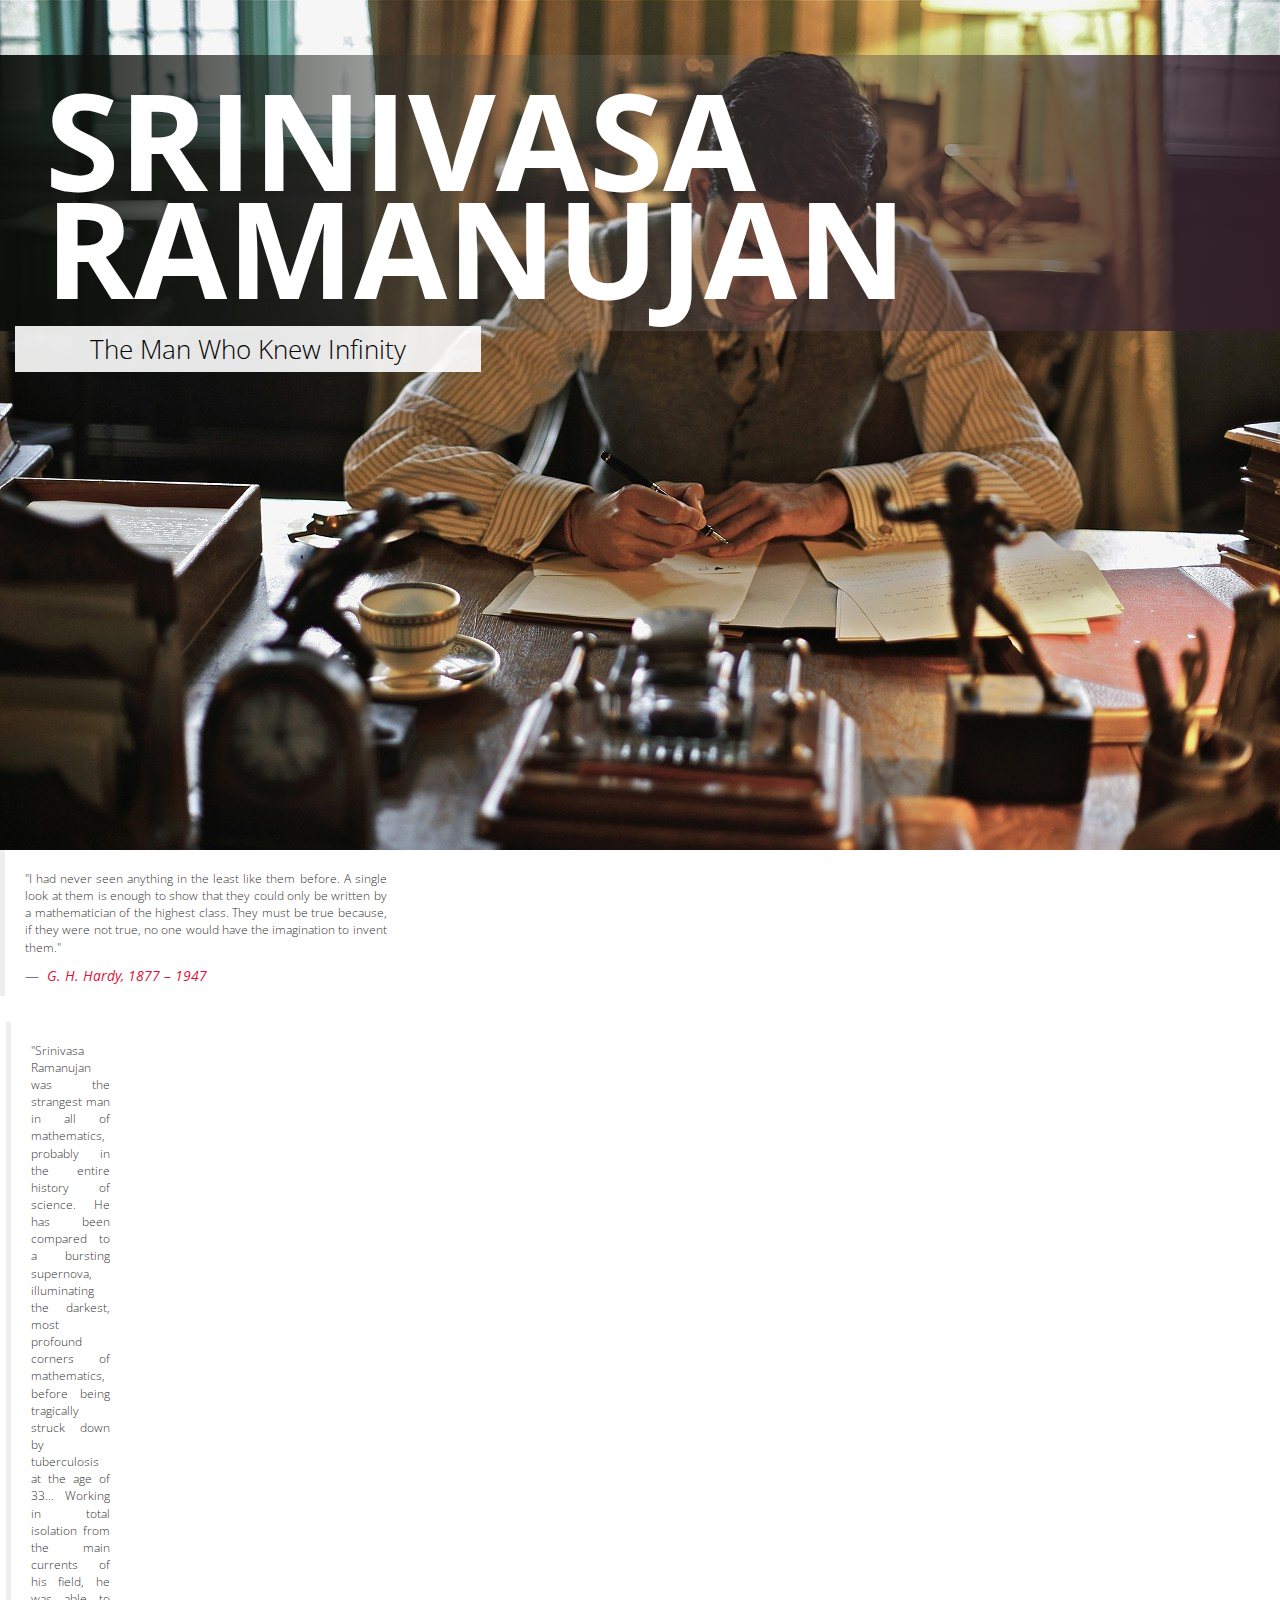
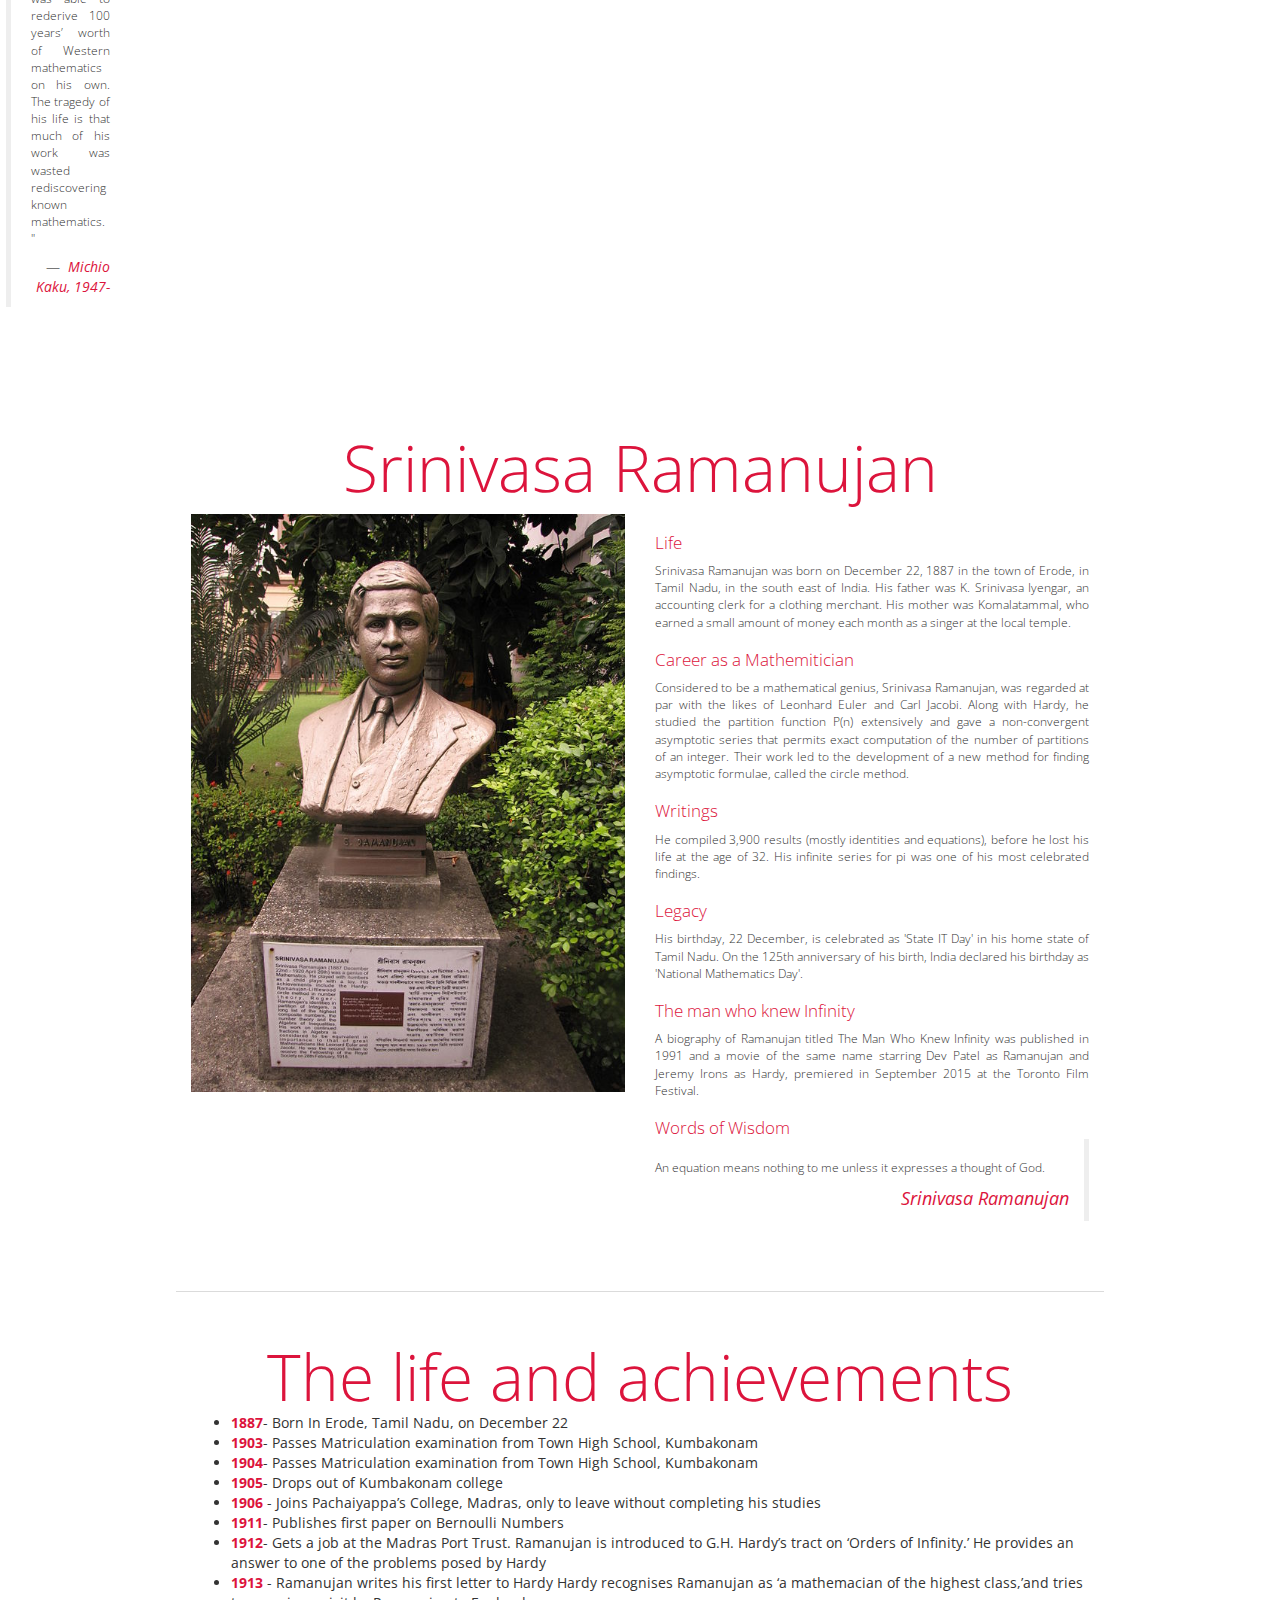
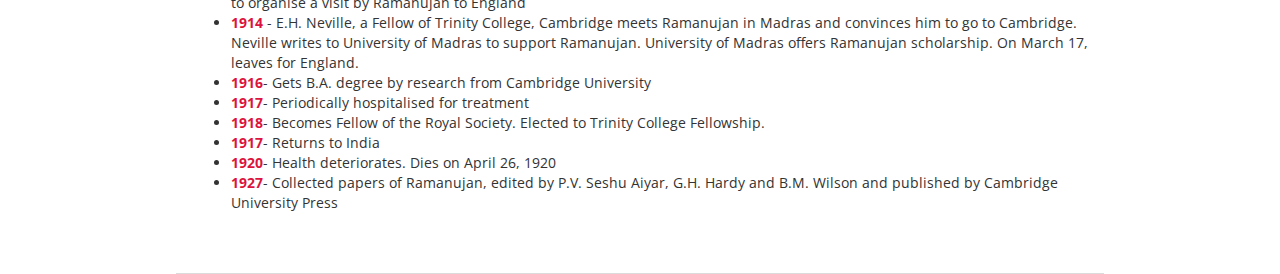
==== index.html @ ab3dc8cd "Rename Index.html to index.html" ====
<!DOCTYPE html>
<html lang="en">
<head>
<meta charset="utf-8">
<meta http-equiv="X-UA-Compatible" content="IE-edge">
	<title>Srinivasa Ramanujan</title>
	<link rel="icon" class="image-circle" type="image/png" href="img/dharm.png">
	<link rel="stylesheet" href="https://maxcdn.bootstrapcdn.com/bootstrap/3.3.6/css/bootstrap.min.css">
	<link rel="stylesheet" href="https://maxcdn.bootstrapcdn.com/font-awesome/4.5.0/css/font-awesome.min.css">
	<link rel="stylesheet" type="text/css" href="https://fonts.googleapis.com/css?family=Open+Sans:400,300,700">

<link rel="stylesheet" href="style.css">
</head>

<body>
<div class="main">
	
	<div class="container-fluid">
		<div class="row overlay">
			<h1 class="text-left">Srinivasa Ramanujan</h1>
		</div>
		<p class="text-right">The Man Who Knew Infinity </p>
	</div>
</div>


<div class="row row-centered" >

<div class="col-xs-4 text-left ">
<blockquote  >
            <p>"I had never seen anything in the least like them before. A single look at them is enough to show that they could only be written by a mathematician of the highest class. They must be true because, if they were not true, no one would have the imagination to invent them."</p>
           <footer> <cite style="color:crimson">G. H. Hardy, 1877 – 1947</cite>
           </footer>
          </blockquote>
          <div class="col-xs-4 text-right ">
<blockquote class="style1" >
            <p>"Srinivasa Ramanujan was the strangest man in all of mathematics, probably in the entire history of science. He has been compared to a bursting supernova, illuminating the darkest, most profound corners of mathematics, before being tragically struck down by tuberculosis at the age of 33... Working in total isolation from the main currents of his field, he was able to rederive 100 years’ worth of Western mathematics on his own. The tragedy of his life is that much of his work was wasted rediscovering known mathematics. "</p>
            <footer><cite style="color:crimson"> Michio Kaku,  1947-</cite>
            </footer>
          </blockquote>

</div>
</div>	

</div>


 <div class="section">
 	<div id="Ramanujan" class="section-container container">
 		<div class="row">
 			<div class="col-xs-12 text-center">
 				<h1 class="dv1" style="color: crimson">Srinivasa Ramanujan</h1>
 				<h5 class="text-muted"></h5>
 			</div>
 			<div class="col-xs-6">
 				<img src="img/ramanujan2.jpg" class="img-responsive">
 			</div>
 			<div class="col-xs-6">
 				<h3 class="dv-sub" style="color: crimson">Life</h3>
 				<p>Srinivasa Ramanujan was born on December 22, 1887 in the town of Erode, in Tamil Nadu, in the south east of India. His father was K. Srinivasa Iyengar, an accounting clerk for a clothing merchant. His mother was Komalatammal, who earned a small amount of money each month as a singer at the local temple.</p>
 				<h3 class="dv-sub" style="color:crimson">Career as a Mathemitician</h3>
 				<p>Considered to be a mathematical genius, Srinivasa Ramanujan, was regarded at par with the likes of Leonhard Euler and Carl Jacobi. Along with Hardy, he studied the partition function P(n) extensively and gave a non-convergent asymptotic series that permits exact computation of the number of partitions of an integer. Their work led to the development of a new method for finding asymptotic formulae, called the circle method.</p>
 				<h3 class="dv-sub" style="color: crimson">Writings</h3>
 				<p>He compiled 3,900 results (mostly identities and equations), before he lost his life at the age of 32. His infinite series for pi was one of his most celebrated findings.</p>
 				<h3 class="dv-sub" style="color:crimson">Legacy</h3>
 				<p>His birthday, 22 December, is celebrated as 'State IT Day' in his home state of Tamil Nadu. On the 125th anniversary of his birth, India declared his birthday as 'National Mathematics Day'.</p>
 				<h3 class="dv-sub" style="color:crimson">The man who knew Infinity </h3>
 				<p>A biography of Ramanujan titled The Man Who Knew Infinity was published in 1991 and a movie of the same name starring Dev Patel as Ramanujan and Jeremy Irons as Hardy, premiered in September 2015 at the Toronto Film Festival.</p>
 				<h3 class="dv-sub" style="color: crimson">Words of Wisdom</h3>
 				<blockquote class="blockquote-reverse">
 				<p>An equation means nothing to me unless it expresses a thought of God.</p> 
 
 					<cite style="color: crimson">Srinivasa Ramanujan</cite>
 				
 				</blockquote>
 			</div>
 		</div>
 	</div>
 	<div id="rama" class="section-container container">
 		<div class="row">
 			<div class="col-xs-12 text-center">
 				<h1 class="dv1" style="color: crimson">The life and achievements </h1>

 			</div>

 			<div class="col-xs-12">
 				<ul>
 					
 					<li><strong style="color:crimson">1887</strong>- Born In Erode, Tamil Nadu, on December 22</li>
 					<li><strong style="color:crimson">1903</strong>- Passes Matriculation examination from Town High School, Kumbakonam</li>
 					<li><strong style="color:crimson">1904</strong>- Passes Matriculation examination from Town High School, Kumbakonam</li>
 					<li><strong style="color:crimson">1905</strong>- Drops out of Kumbakonam college</li>
 					<li><strong style="color:crimson">1906</strong> - Joins Pachaiyappa’s College, Madras, only to leave without completing his studies</li>
 					<li><strong style="color:crimson">1911</strong>- Publishes first paper on Bernoulli Numbers</li>
 					<li><strong style="color:crimson">1912</strong>- Gets a job at the Madras Port Trust. Ramanujan is introduced to G.H. Hardy’s tract on ‘Orders of Infinity.’ He provides an answer to one of the problems posed by Hardy</li>
 					<li><strong style="color:crimson">1913</strong> - Ramanujan writes his first letter to Hardy Hardy recognises Ramanujan as ‘a mathemacian of the highest class,’and tries to organise a visit by Ramanujan to England</li>
 					<li><strong style="color:crimson">1914</strong> - E.H. Neville, a Fellow of Trinity College, Cambridge meets Ramanujan in Madras and convinces him to go to Cambridge. Neville writes to University of Madras to support Ramanujan. University of Madras offers Ramanujan scholarship. On March 17, leaves for England.</li>
 					<li><strong style="color:crimson">1916</strong>- Gets B.A. degree by research from Cambridge University</li>
 					<li><strong style="color:crimson">1917</strong>- Periodically hospitalised for treatment</li>
 					<li><strong style="color:crimson">1918</strong>- Becomes Fellow of the Royal Society. Elected to Trinity College Fellowship.</li>
 					<li><strong style="color:crimson">1917</strong>- Returns to India</li>
 					<li><strong style="color:crimson">1920</strong>- Health deteriorates. Dies on April 26, 1920</li>
 					<li><strong style="color:crimson">1927</strong>- Collected papers of Ramanujan, edited by P.V. Seshu Aiyar, G.H. Hardy and B.M. Wilson and published by Cambridge University Press</li>

 				</ul>

 			</div>

 		</div>

 	</div>
 


 </div>
</body>
</html>
---- style.css ----
body,html{
	font-family:Open Sans,sans-serif
	}

	.container{
	max-width:928px
	}

	h1{
	font-size:64px;
	font-weight:100;
	margin-bottom:20px
	}

	h2{
	color:#000;
	font-size:2.3em;
	line-height:1.25;
	margin:1em 0
	}

	h2,h3{
	font-weight:300
	}

	h3{
	color:#555;
	margin-bottom:10px;
	font-size:1.2em
	}

	p{
	font-size:12px;
	text-align:justify;
	margin-top:10px
	}

	a,p{
	font-weight:200
	}
	
	a{
	font-size:18px
	}
	.row-centered {
    text-align:center;
}


.main h1{
padding:10px 45px;
font-size:135px;
line-height:.8;
font-weight:700;
text-transform:uppercase
}

.main .container{
margin-left:95px
}

.main{
background-image:url(img/infinity.jpg);
background-size:cover;
height:850px;
padding-top:55px;

}

.overlay{
color:#fff;
background:black;
  /* fallback for old browsers */
  background: -webkit-linear-gradient(to left, rgba(170,154,100,.9), rgba(225,228,227,.4), rgba(170,154,100,.9));
  /* Chrome 10-25, Safari 5.1-6 */
  background: linear-gradient(to left, rgba(50,30,40,.95), rgba(255,255,255,.1), rgba(10,14,10,.95));
}

.main p{
display:inline;
color:#000;
background-color:#fff;
padding:5px 75px;
opacity:.9;
font-size:26px;
font-weight:200;
margin-bottom:40px
}

.main .btn{
background-color:rgba(28,168,105,.9);
border-radius:4px;
color:#fff;
padding:8px 30px
}

.main .btn:hover{
background-color:#ee445f;
cursor:pointer;
box-shadow:1px 1px 5px 0 rgba(10,0,0,.75);
transition-property:box-shadow;transition-duration:.5s
}

.no-padding{
padding:0
}

.padding-down{
padding-bottom:25px
}

.mother{
text-align:center;
border-bottom:0;
padding-bottom:50px
}

.mother img{
box-shadow:5px 5px 5px -5px #000
}

span.text-content{
color:#fff;cursor:pointer;
display:table;
height:265px;
text-transform:uppercase;
font-size:20px;
font-weight:700;
left:0;
position:absolute;
top:0;
width:240px;
opacity:0;
transition:opacity .5s
}

.no-padding:hover span.text-content{opacity:1}
span.text-content span{display:table-cell;text-align:center;vertical-align:middle}
.dv1{margin-top:0;margin-bottom:0}
.dv-sub{margin-bottom:2px}
.center-icon{text-align:center}
.text-right{padding:6px}
.fa{padding-left:10px}
.section{padding-top:50px}
.section-container{padding-top:50px;padding-bottom:50px;border-bottom:1px solid #dbdbdb}
.section.row{margin-right:-15px;margin-left:-15px}
.footer{border-top:1px solid #dbdbdb;background-color:#f3f3f3;padding:20px 0 25px}
.footer ul{list-style-type:none;padding-left:0}
.footer li{color:#000;font-weight:600}
@media (max-width:500px){img.col-md-6{padding:50px;width:100%}}
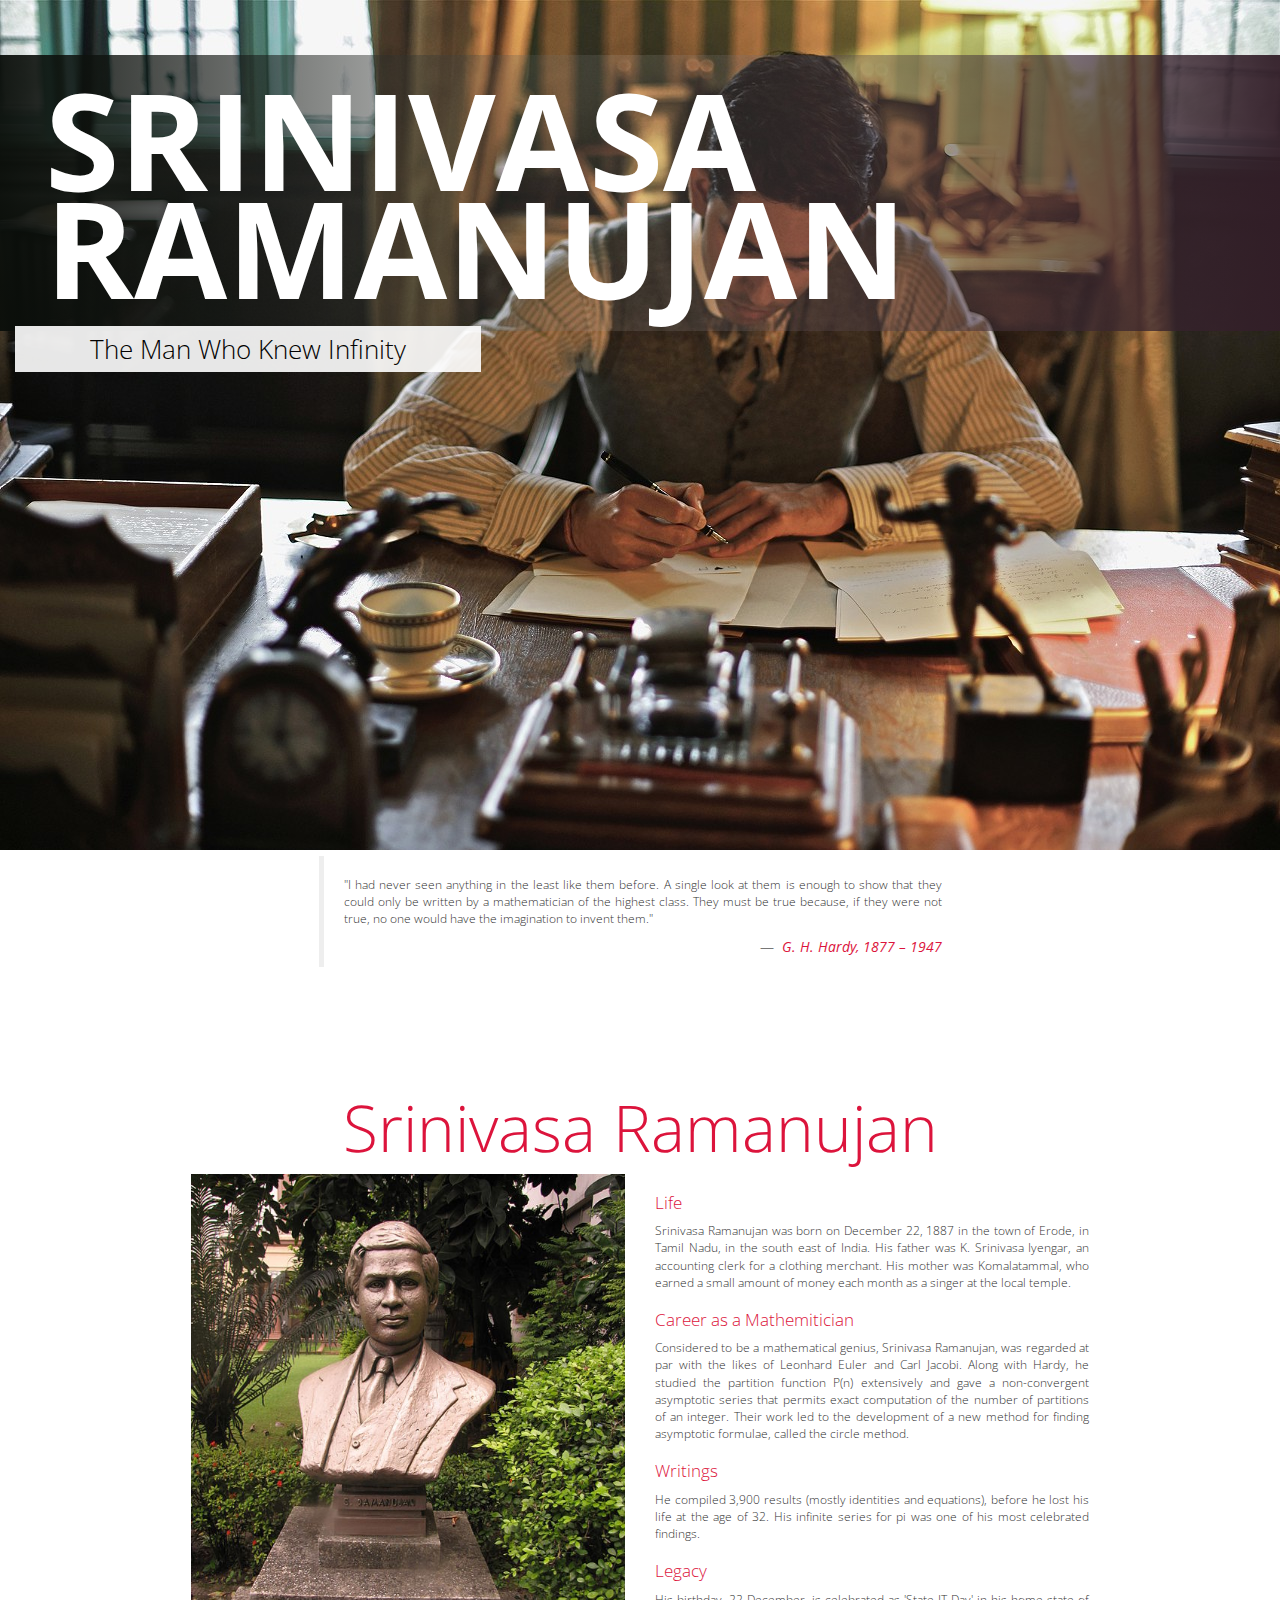
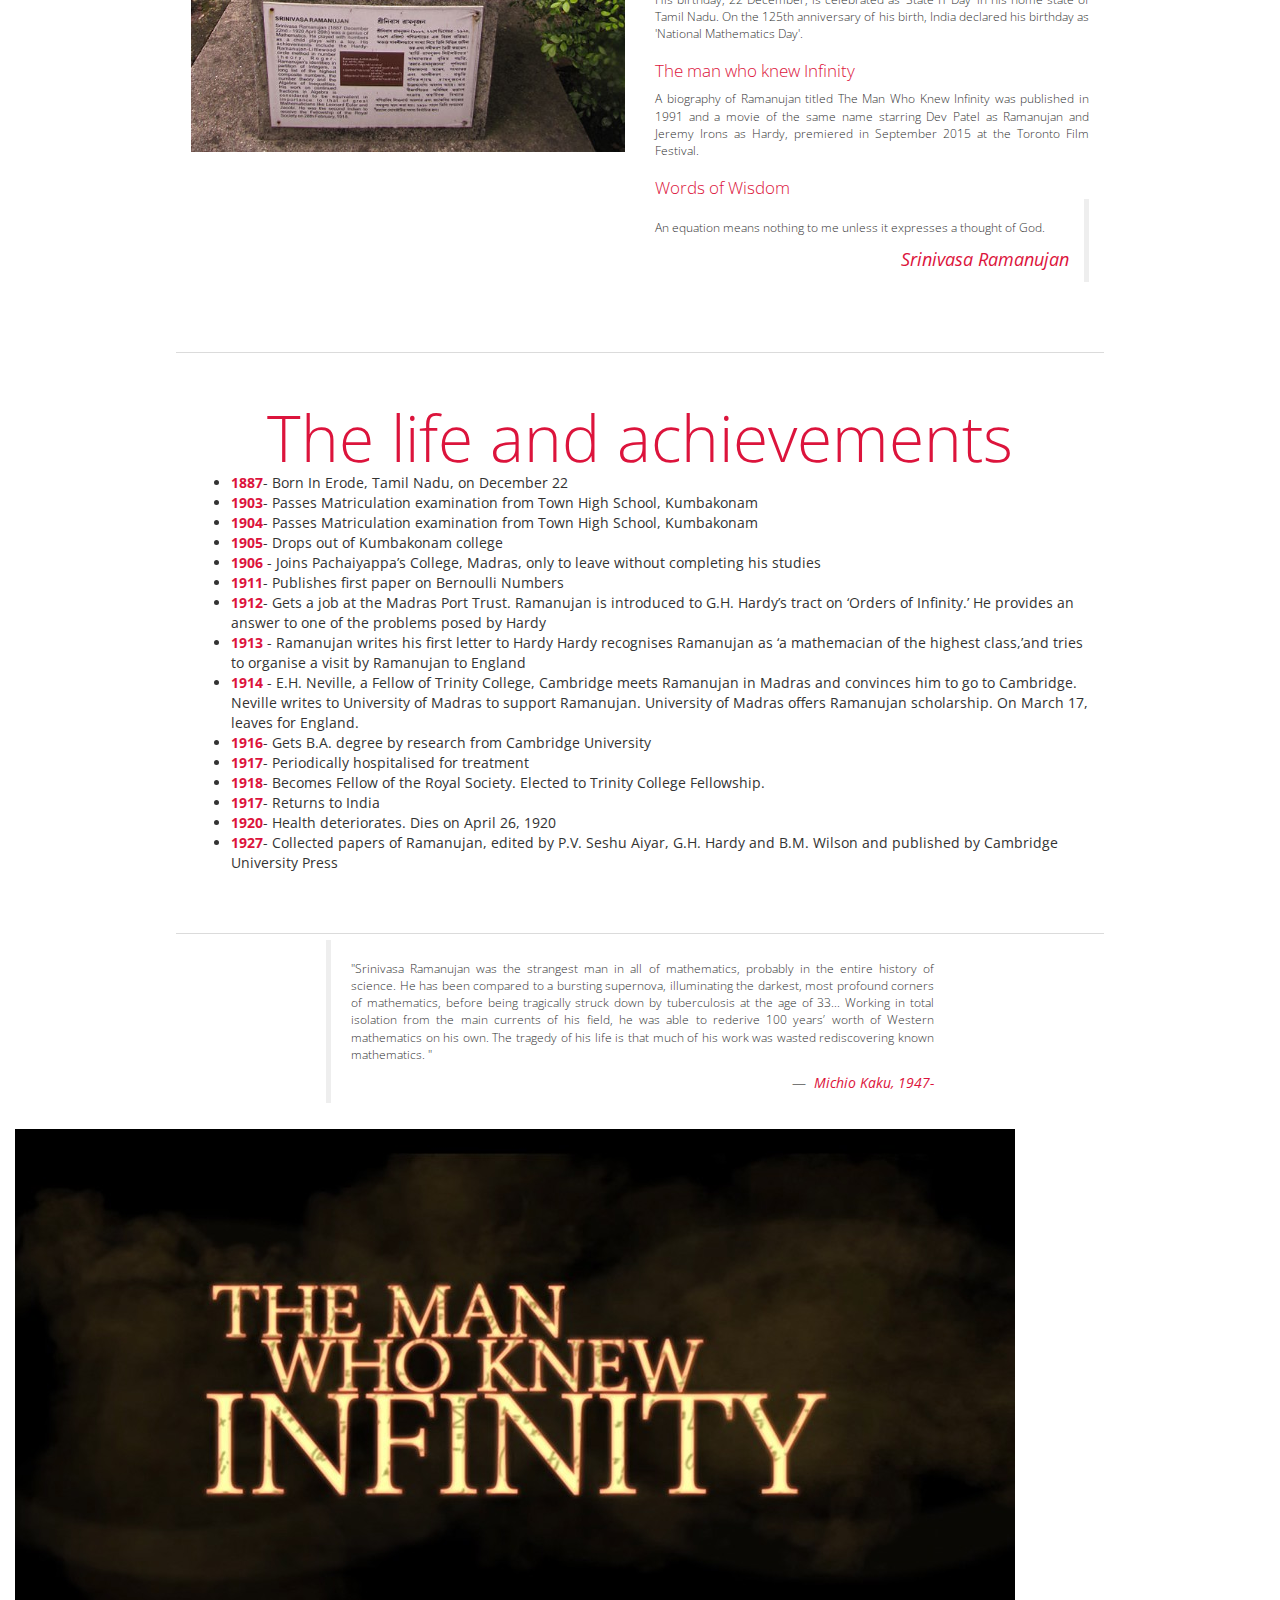
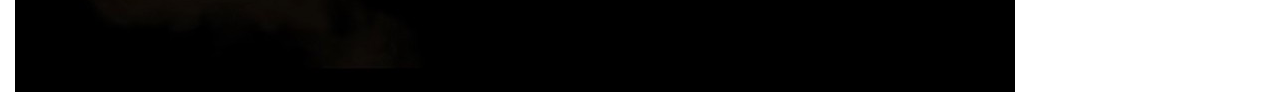
==== commit 01120551: "Update index.html" ====
--- a/index.html
+++ b/index.html
@@ -24,23 +24,16 @@
 </div>
 
 
-<div class="row row-centered" >
+<div class="row " >
 
-<div class="col-xs-4 text-left ">
+<div class="col-md-6 col-xs-12 col-md-offset-3 text-right ">
 <blockquote  >
             <p>"I had never seen anything in the least like them before. A single look at them is enough to show that they could only be written by a mathematician of the highest class. They must be true because, if they were not true, no one would have the imagination to invent them."</p>
            <footer> <cite style="color:crimson">G. H. Hardy, 1877 – 1947</cite>
            </footer>
           </blockquote>
-          <div class="col-xs-4 text-right ">
-<blockquote class="style1" >
-            <p>"Srinivasa Ramanujan was the strangest man in all of mathematics, probably in the entire history of science. He has been compared to a bursting supernova, illuminating the darkest, most profound corners of mathematics, before being tragically struck down by tuberculosis at the age of 33... Working in total isolation from the main currents of his field, he was able to rederive 100 years’ worth of Western mathematics on his own. The tragedy of his life is that much of his work was wasted rediscovering known mathematics. "</p>
-            <footer><cite style="color:crimson"> Michio Kaku,  1947-</cite>
-            </footer>
-          </blockquote>
-
+          
 </div>
-</div>	
 
 </div>
 
@@ -109,6 +102,16 @@
  		</div>
 
  	</div>
+ 	<div class="col-md-6 col-xs-12 col-md-offset-3 text-right ">
+ 	<blockquote  >
+            <p>"Srinivasa Ramanujan was the strangest man in all of mathematics, probably in the entire history of science. He has been compared to a bursting supernova, illuminating the darkest, most profound corners of mathematics, before being tragically struck down by tuberculosis at the age of 33... Working in total isolation from the main currents of his field, he was able to rederive 100 years’ worth of Western mathematics on his own. The tragedy of his life is that much of his work was wasted rediscovering known mathematics. "</p>
+            <footer><cite style="color:crimson"> Michio Kaku,  1947-</cite>
+            </footer>
+          </blockquote>
+</div>
+<div class="col-xs-12">
+<img src="img/the-man-who-knew-infinity.jpg" class="img-responsive center" style="align-content: center" style="background-size: contain">
+</div>
  
 
 
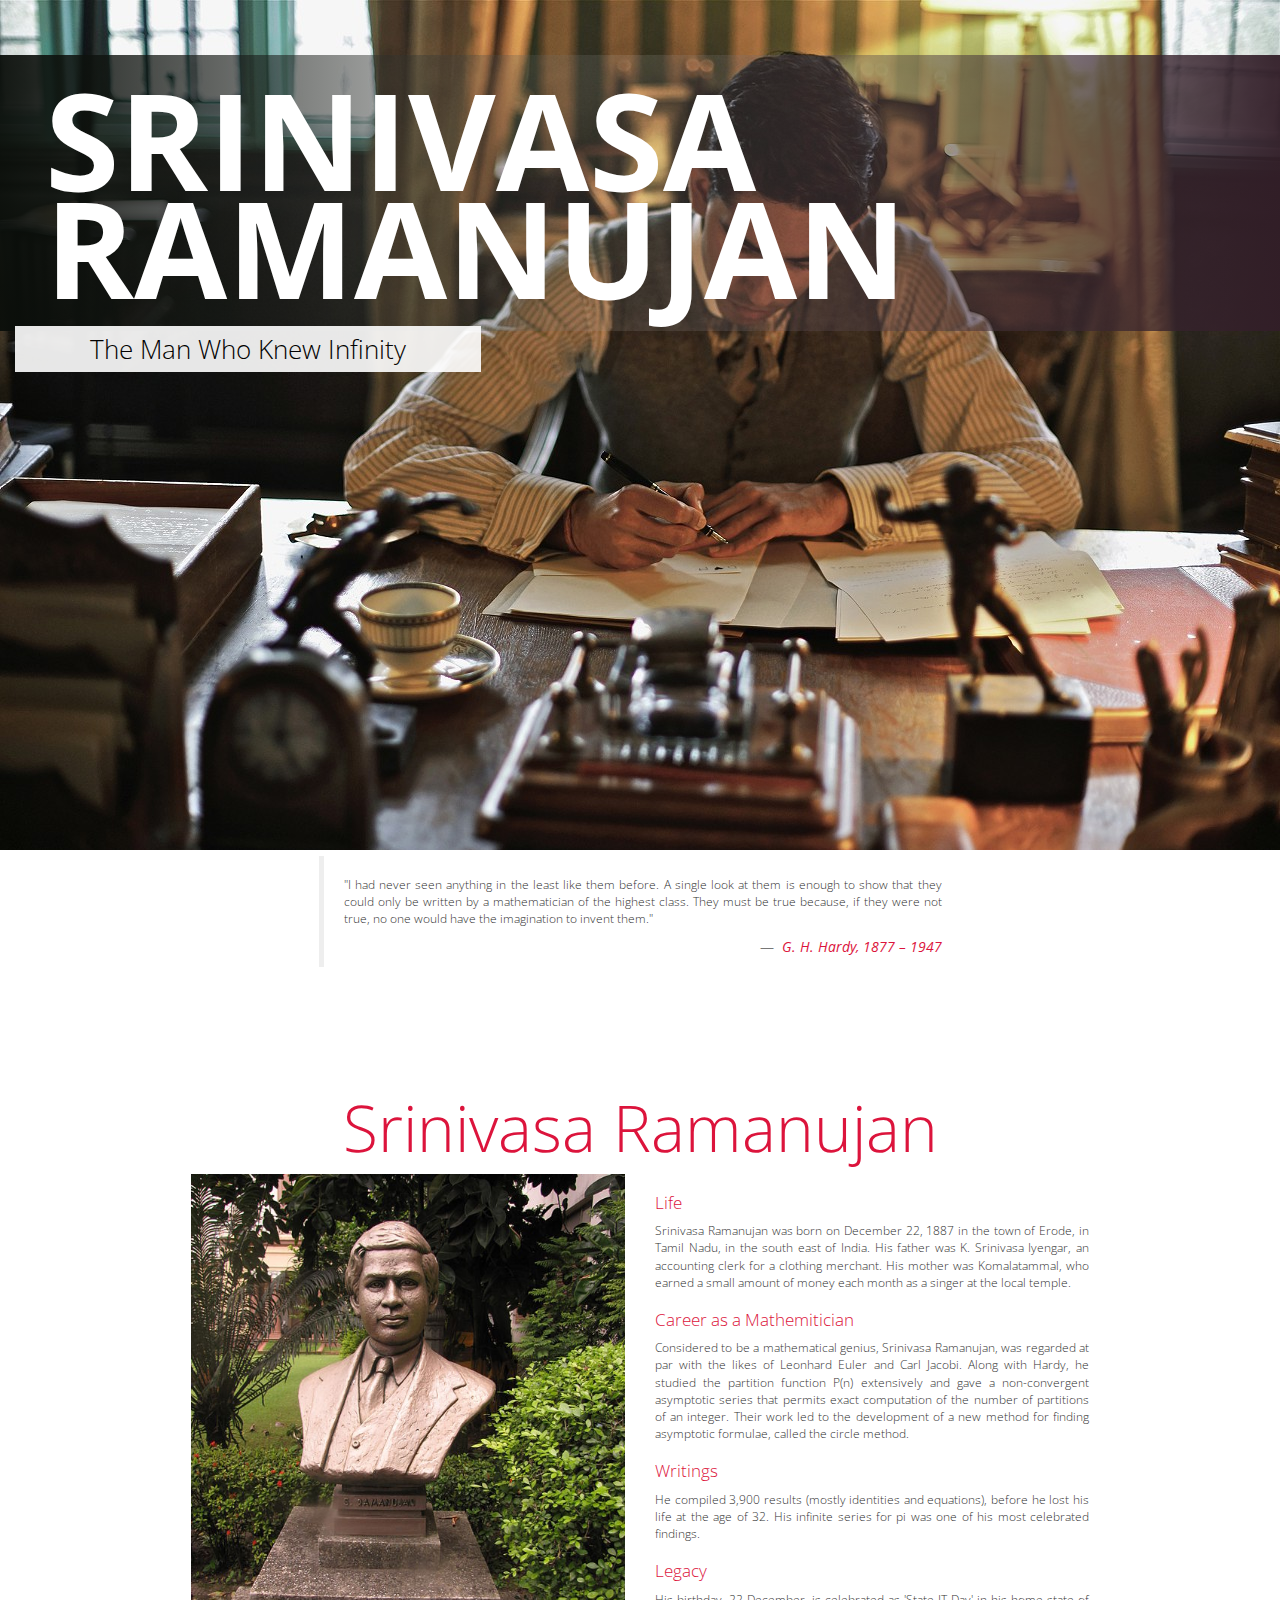
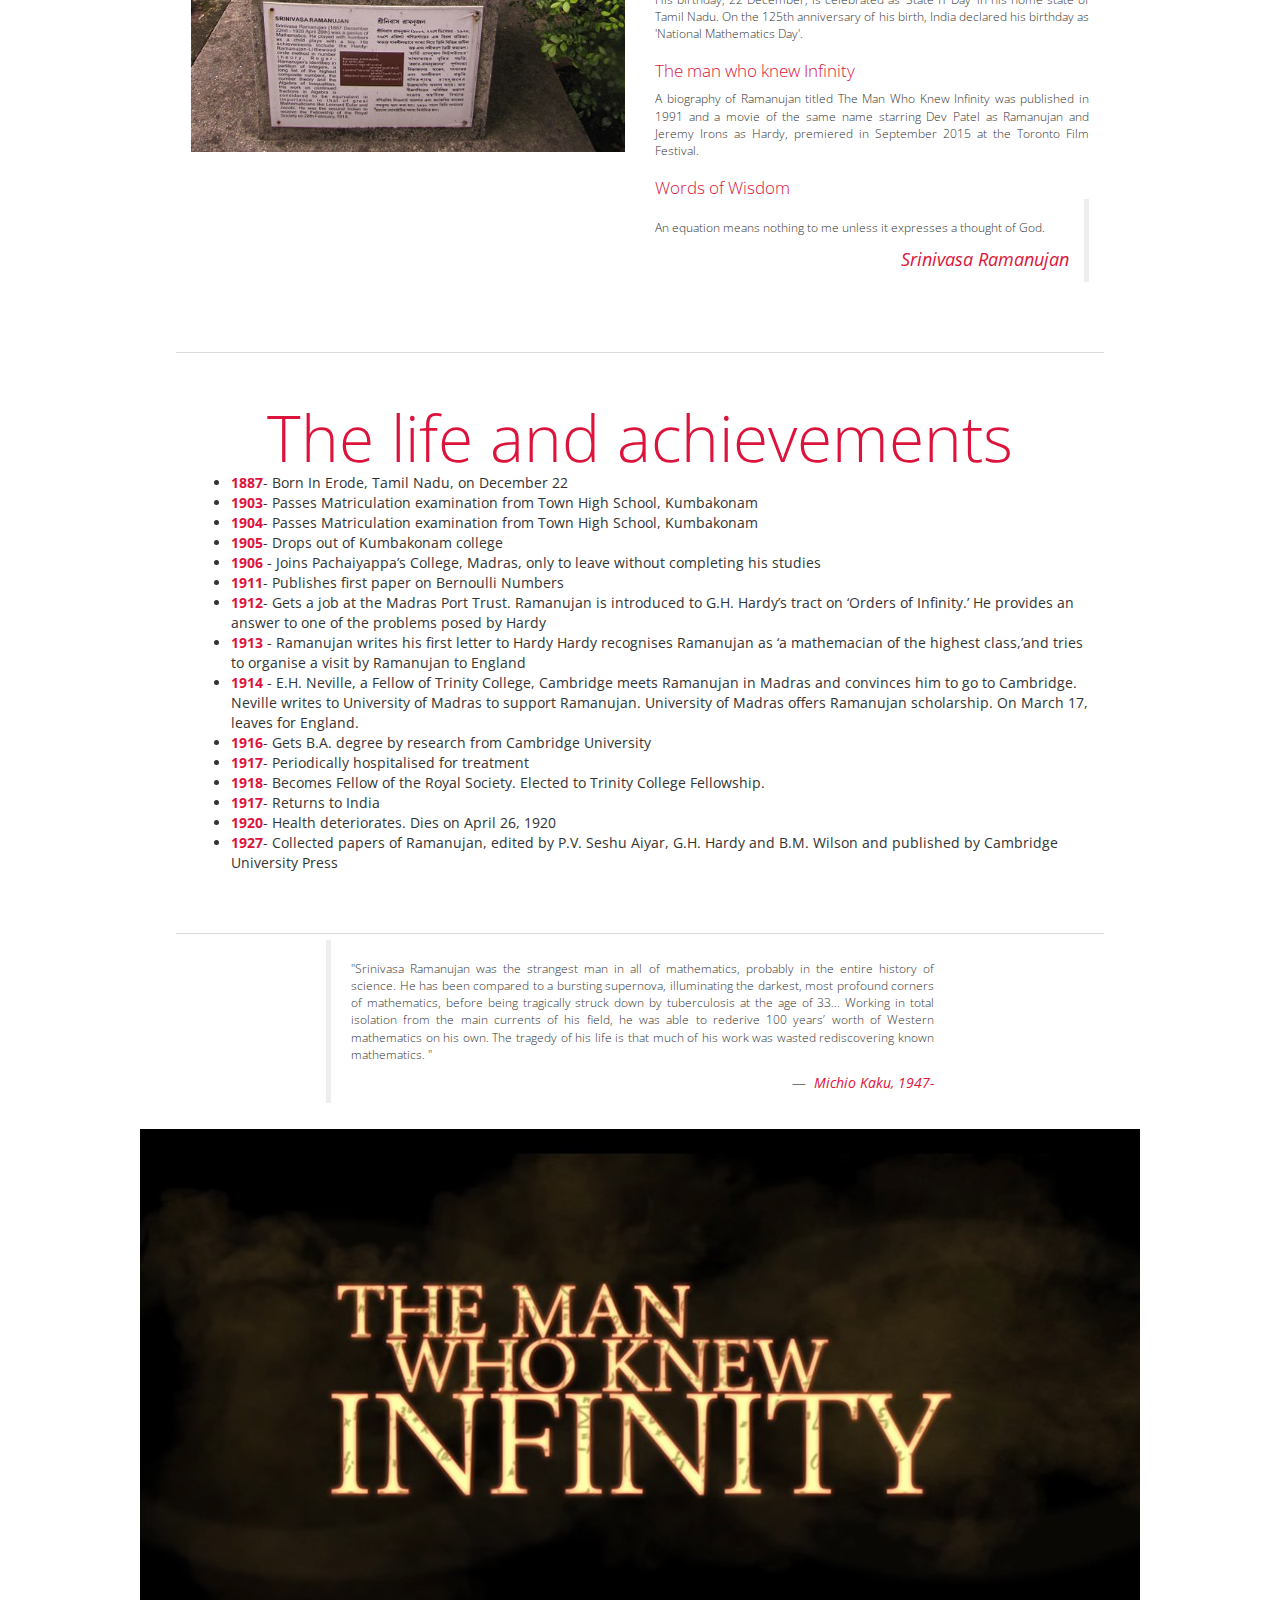
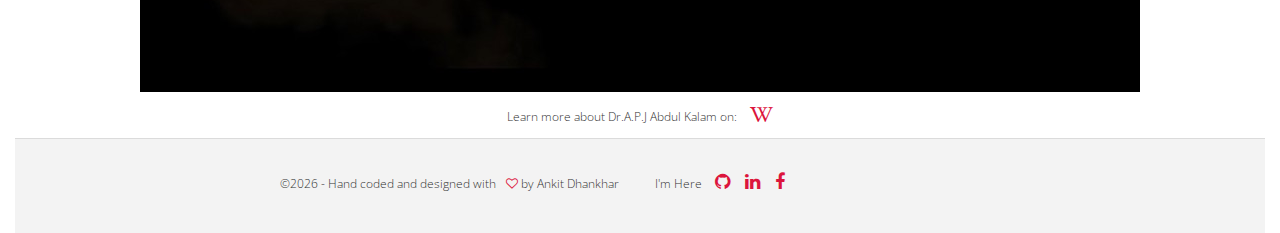
==== commit e596ec67: "Update index.html" ====
--- a/index.html
+++ b/index.html
@@ -112,8 +112,33 @@
 <div class="col-xs-12">
 <img src="img/the-man-who-knew-infinity.jpg" class="img-responsive center" style="align-content: center" style="background-size: contain">
 </div>
- 
+ <br><br><br><br>
+ <div class="col-xs-12">
+<p class="text-center">Learn more about Dr.A.P.J Abdul Kalam on:
+<a href="https://en.wikipedia.org/wiki/A._P._J._Abdul_Kalam" alt="A._P._J._Abdul_Kalam" target="_blank">
+<i class="fa fa-wikipedia-w fa" style="color:crimson"></i>
+</a>
+</p>
 
+<div class="footer">
+<div class="container">
+<div class="row">
+<div class="col-xs-12">
+<div class="col-xs-6">
+<p class="text-right">&copy;<script>document.write(new Date().getFullYear())</script> - Hand coded and designed with<i class="fa fa-heart-o" style="color:crimson"></i> by Ankit Dhankhar </p>
+</div>
+<div class="col-xs-6">
+<p>I'm Here
+<a href="https://github.com/Balance-Breaker" alt="Ankit Dhankhar	 Github" target="_blank">
+<i class="fa fa-github" style="color:crimson"></i>
+</a>
+<a href="https://www.linkedin.com/in/ankit-dhankhar-22845913a/" alt="Ankit Dhankhar Linkedin" target="_blank">
+<i class="fa fa-linkedin" style="color:crimson"></i>
+</a>
+<a href="https://www.facebook.com/ankit.dhankhar.9849" att="Ankit Dhankhar facebook" target="_blank"><i class="fa fa-facebook" style="color:crimson"></i>
+</a>
+</div>
+</div>
 
  </div>
 </body>
--- a/style.css
+++ b/style.css
@@ -18,6 +18,10 @@
 	line-height:1.25;
 	margin:1em 0
 	}
+	img.center {
+    display: block;
+    margin: 0 auto;
+}
 
 	h2,h3{
 	font-weight:300
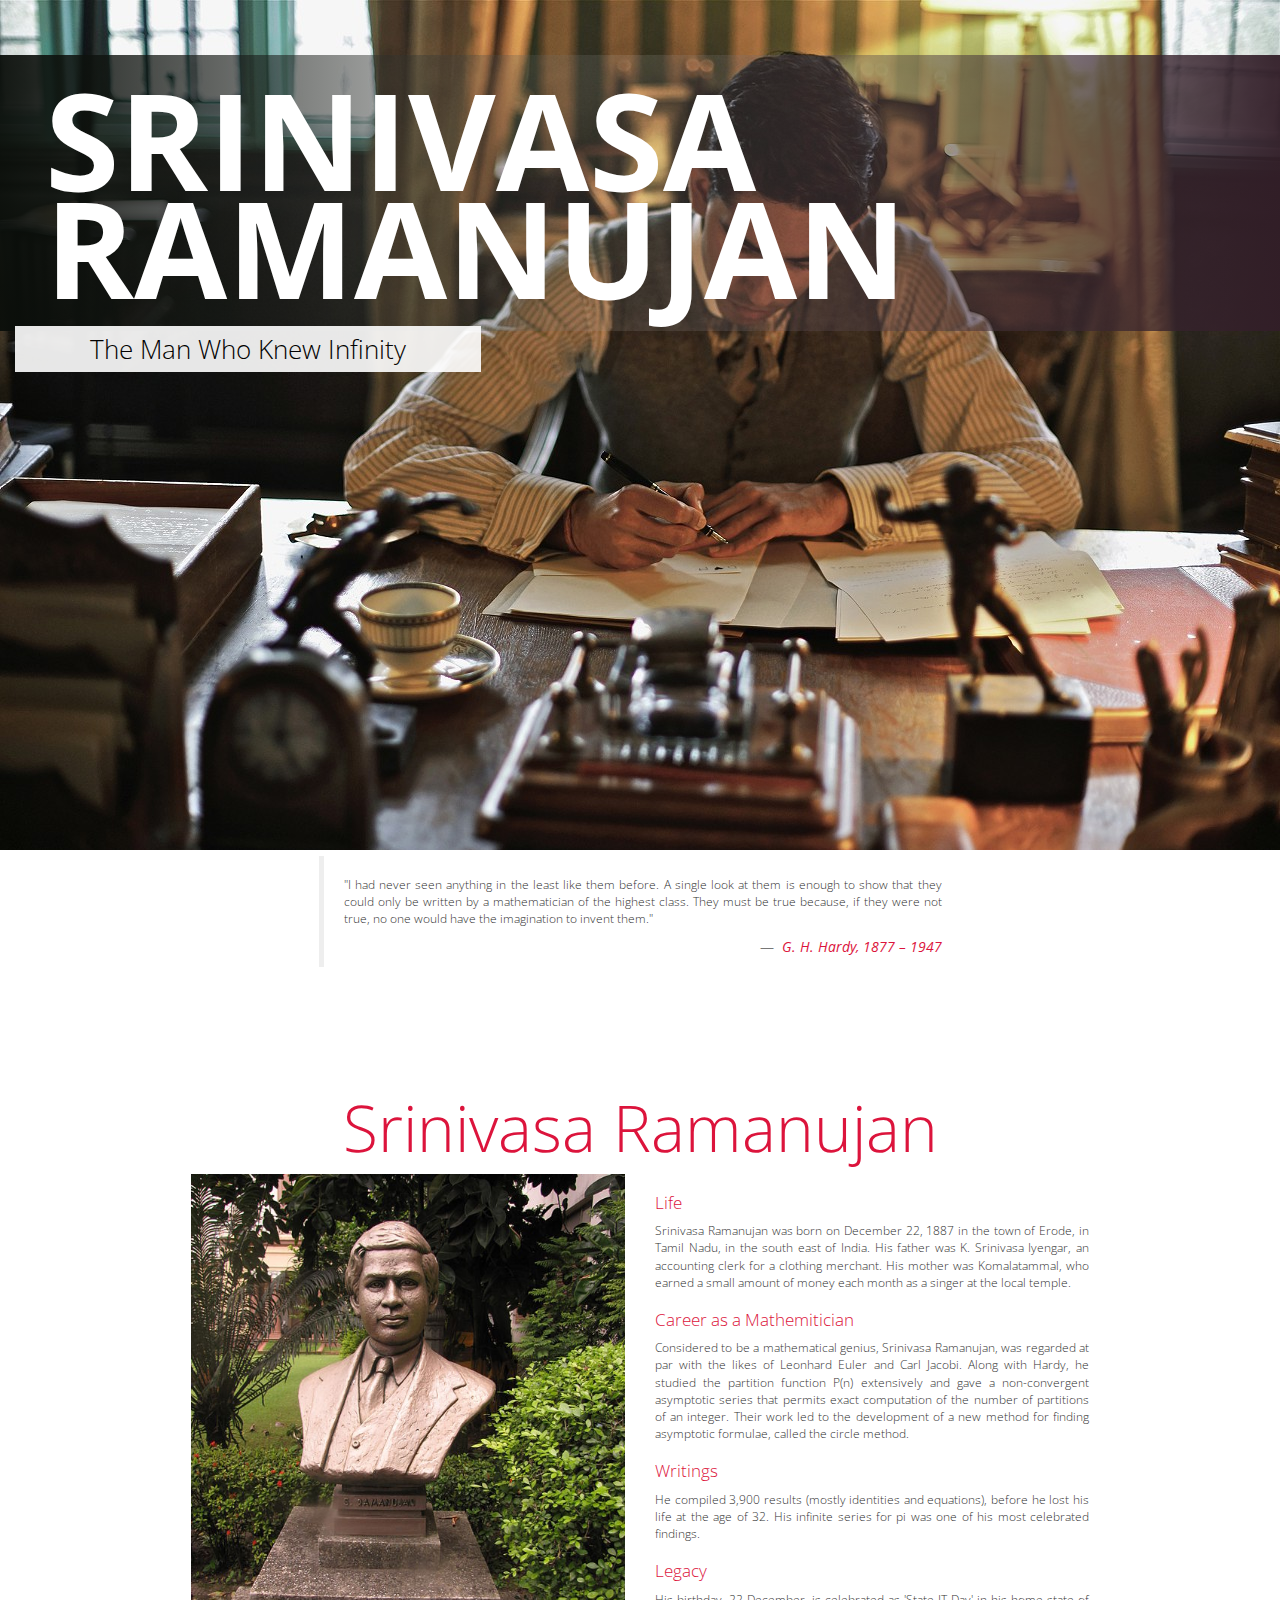
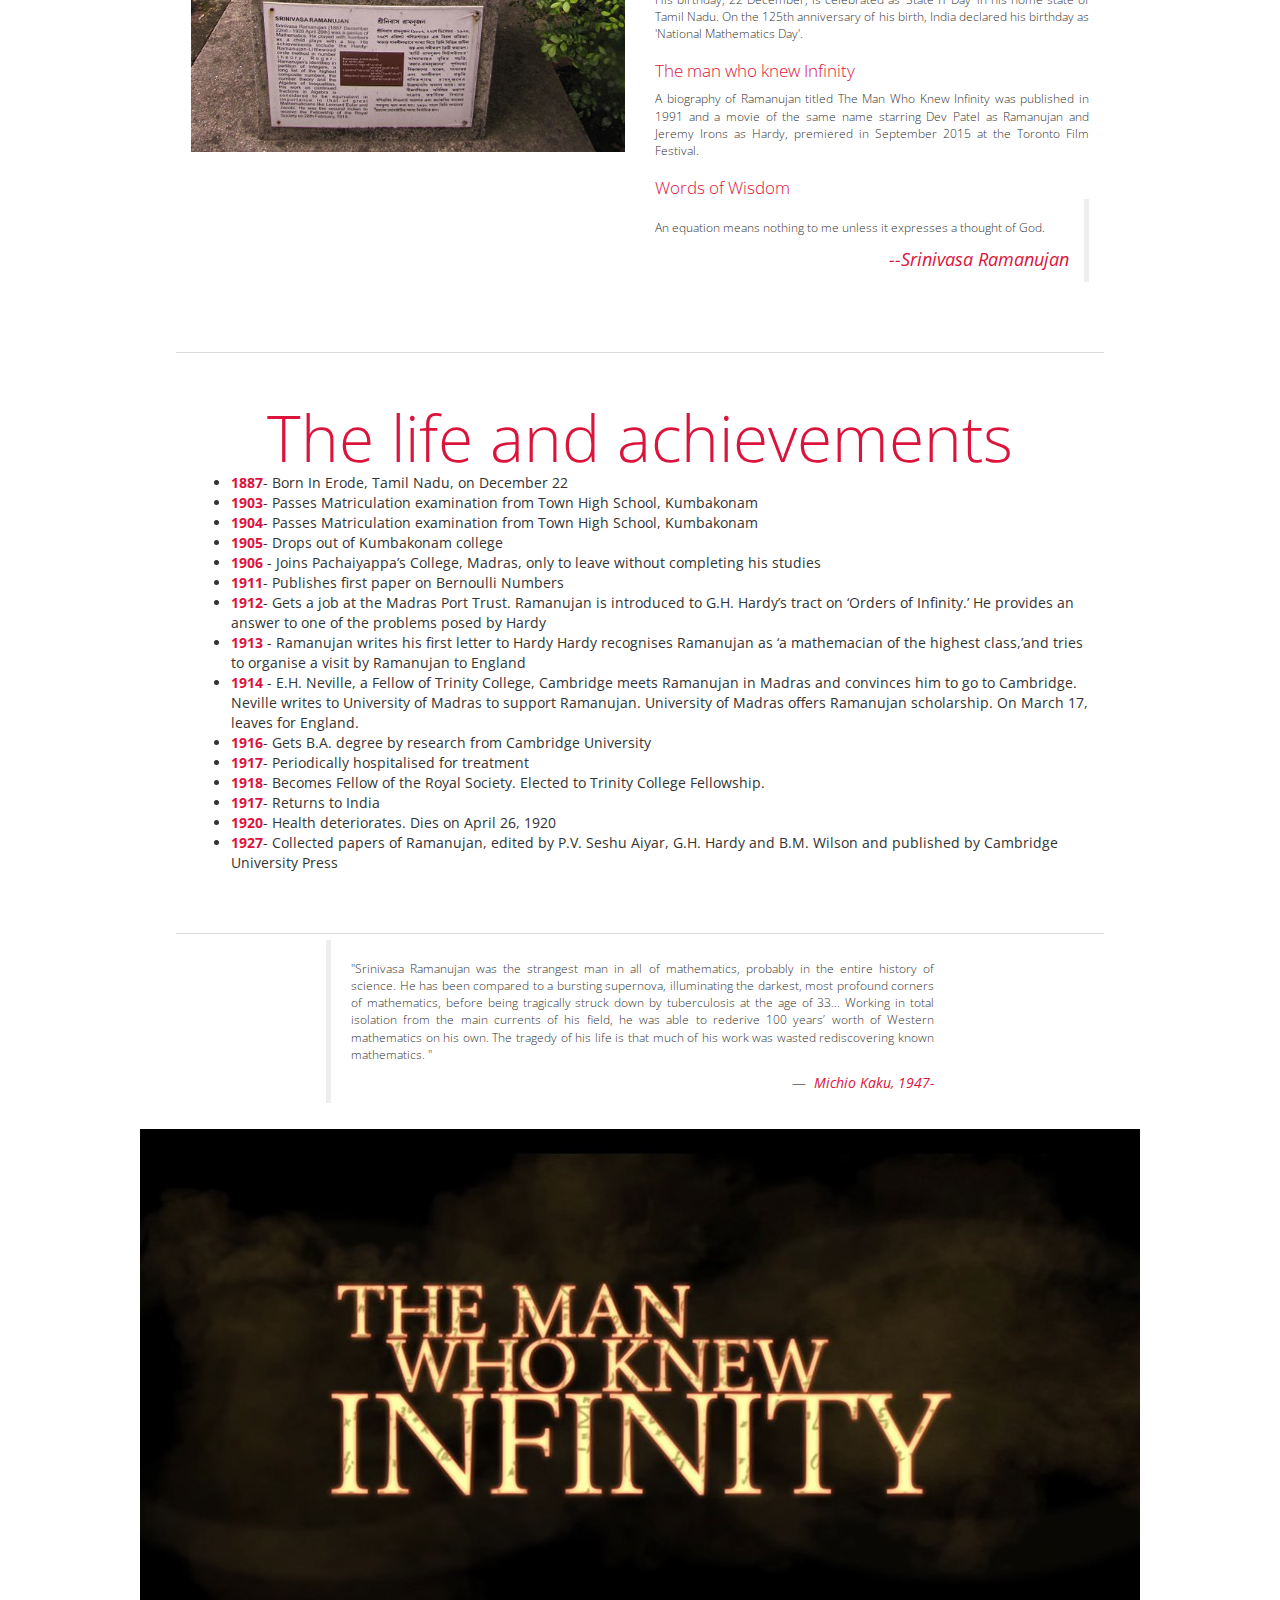
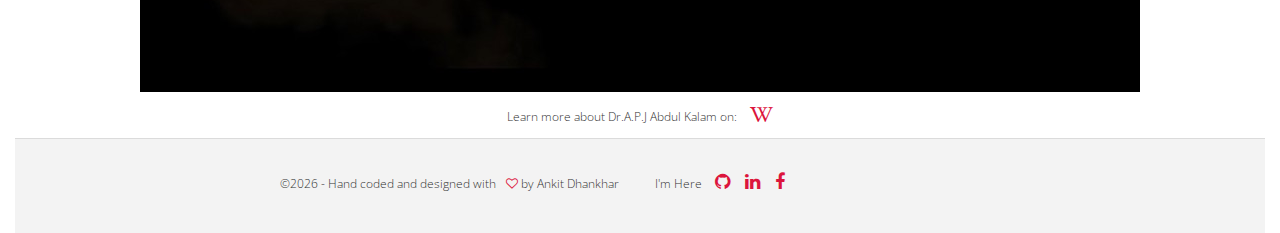
==== commit 10be79e3: "Update index.html" ====
--- a/index.html
+++ b/index.html
@@ -63,7 +63,7 @@
  				<blockquote class="blockquote-reverse">
  				<p>An equation means nothing to me unless it expresses a thought of God.</p> 
  
- 					<cite style="color: crimson">Srinivasa Ramanujan</cite>
+ 					<cite style="color: crimson">--Srinivasa Ramanujan</cite>
  				
  				</blockquote>
  			</div>
